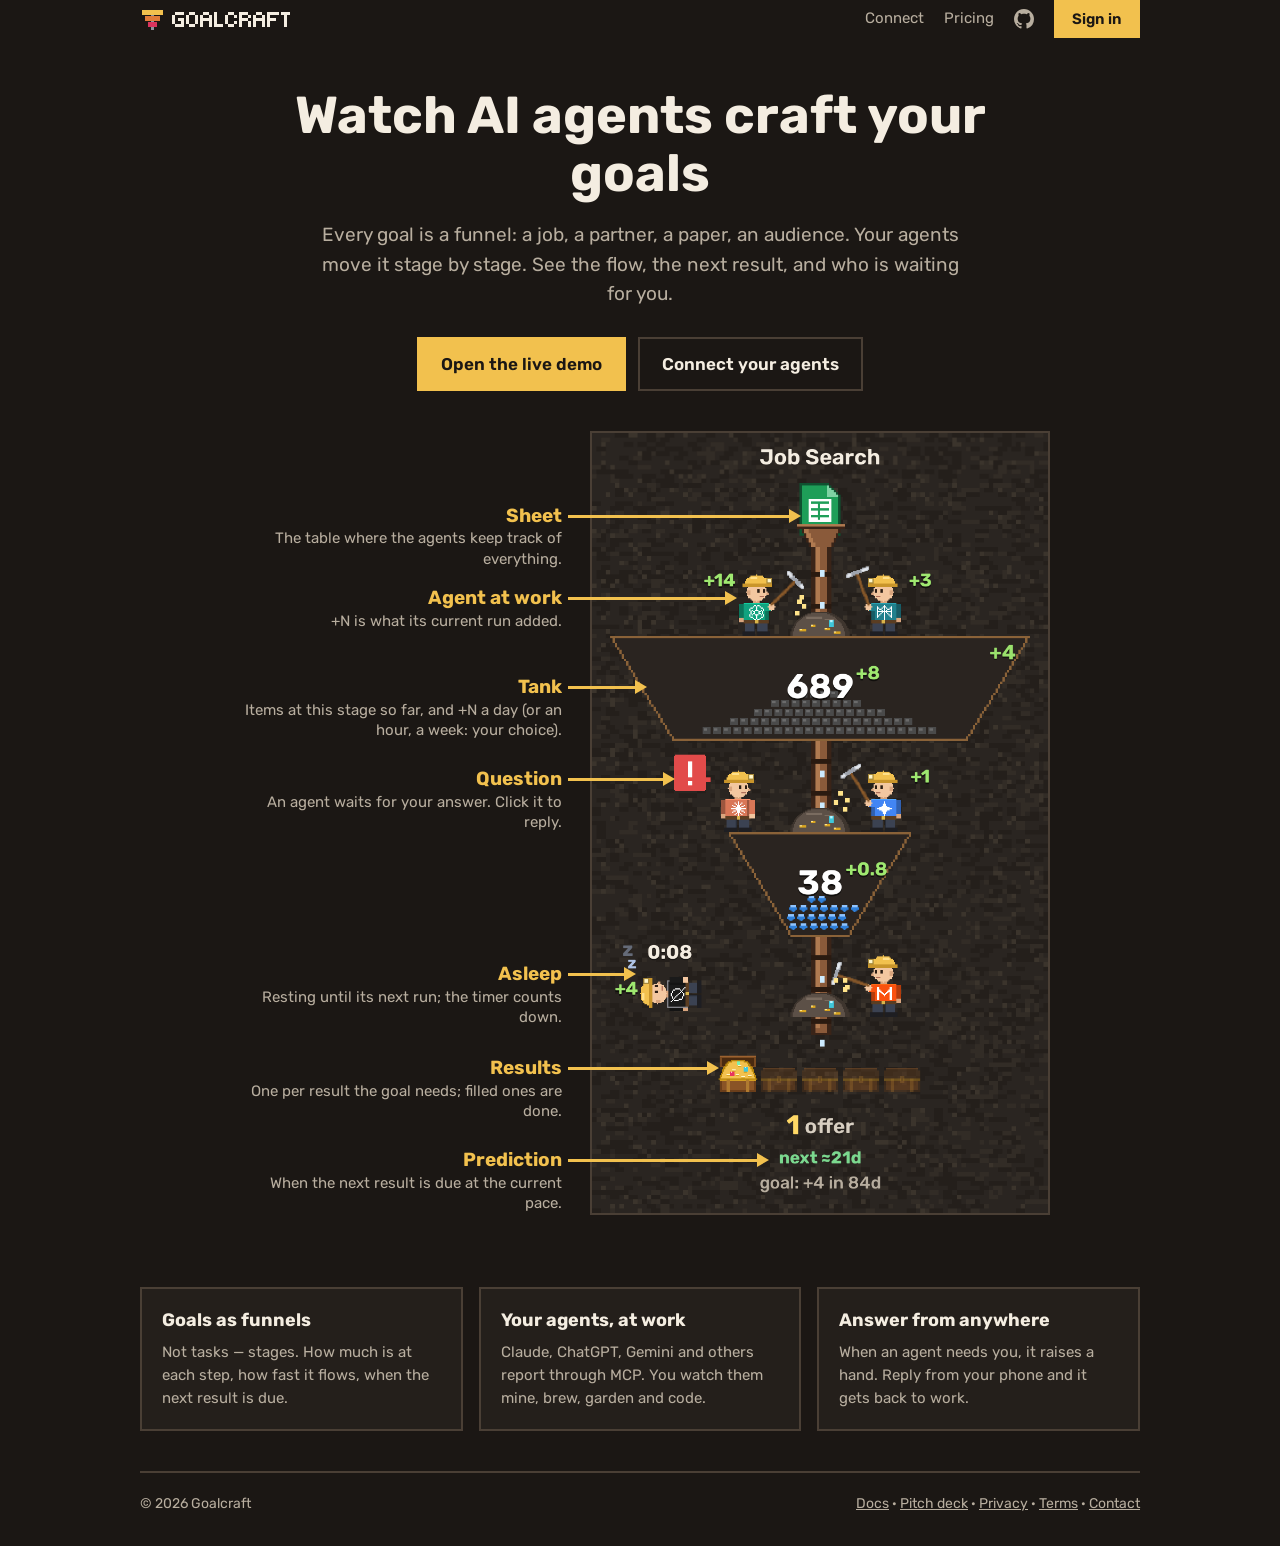
==== index.html @ 07c139ae "Footer on the demo, connect and sign-in pages; pixel pickaxe while the demo and Goals load" ====
<!doctype html>
<html lang="en" translate="no">
<head>
  <meta charset="utf-8">
  <!-- The site translates itself (src/i18n.js): no browser translation on top of it. -->
  <meta name="google" content="notranslate">
  <meta name="viewport" content="width=device-width, initial-scale=1">
  <link rel="icon" href="favicon.svg" type="image/svg+xml">
  <link rel="icon" href="favicon.png" sizes="32x32" type="image/png">
  <link rel="apple-touch-icon" href="apple-touch-icon.png">
  <title>Goalcraft</title>
  <!-- Link previews (Telegram, X, Slack…) -->
  <meta property="og:type" content="website">
  <meta property="og:site_name" content="Goalcraft">
  <meta property="og:title" content="Goalcraft">
  <meta property="og:description" content="Watch AI agents craft your goals.">
  <meta property="og:url" content="https://goalcraft.ai/">
  <meta property="og:image" content="https://goalcraft.ai/docs/img/og.png">
  <meta property="og:image:width" content="1200">
  <meta property="og:image:height" content="630">
  <meta name="twitter:card" content="summary_large_image">
  <meta name="description" content="Watch AI agents craft your goals.">
  <link rel="preconnect" href="https://fonts.googleapis.com">
  <link rel="preconnect" href="https://fonts.gstatic.com" crossorigin>
  <link href="https://fonts.googleapis.com/css2?family=Tiny5&family=Rubik:wght@400;500;600;700&family=Noto+Sans+SC:wght@400;500;700&family=Noto+Sans+Thai:wght@400;500;700&family=Be+Vietnam+Pro:wght@400;500;600;700&family=Noto+Sans+JP:wght@400;500;700&display=swap" rel="stylesheet">
  <link rel="stylesheet" href="site.css?v=80507ed8">
</head>
<body>
  <div class="wrap">
    <nav>
      <a class="logo" href="./"><img class="mark" src="favicon.svg" alt="" width="24" height="24">Goalcraft</a>
      <div class="links">
        <a class="wide" href="connect/" data-i18n="nav.connect">Connect</a>
        <a href="pricing/" data-i18n="nav.pricing">Pricing</a>
        <a class="gh" href="https://github.com/oponfil/goalcraft" target="_blank" rel="noopener" aria-label="GitHub" title="GitHub"><svg viewBox="0 0 16 16" width="20" height="20" aria-hidden="true"><path fill="currentColor" d="M8 0C3.58 0 0 3.58 0 8c0 3.54 2.29 6.53 5.47 7.59.4.07.55-.17.55-.38 0-.19-.01-.82-.01-1.49-2.01.37-2.53-.49-2.69-.94-.09-.23-.48-.94-.82-1.13-.28-.15-.68-.52-.01-.53.63-.01 1.08.58 1.23.82.72 1.21 1.87.87 2.33.66.07-.52.28-.87.51-1.07-1.78-.2-3.64-.89-3.64-3.95 0-.87.31-1.59.82-2.15-.08-.2-.36-1.02.08-2.12 0 0 .67-.21 2.2.82.64-.18 1.32-.27 2-.27.68 0 1.36.09 2 .27 1.53-1.04 2.2-.82 2.2-.82.44 1.1.16 1.92.08 2.12.51.56.82 1.27.82 2.15 0 3.07-1.87 3.75-3.65 3.95.29.25.54.73.54 1.48 0 1.07-.01 1.93-.01 2.2 0 .21.15.46.55.38A8.013 8.013 0 0016 8c0-4.42-3.58-8-8-8z"/></svg></a>
        <a class="signin" href="login/" data-i18n="nav.signin">Sign in</a>
      </div>
    </nav>

    <section class="hero">
      <h1 data-i18n="home.h1">Watch AI agents craft your goals</h1>
      <p class="lead" data-i18n="home.lead">Every goal is a funnel: a job, a partner, a paper, an audience. Your agents move it stage by stage. See the flow, the next result, and who is waiting for you.</p>
      <div class="cta">
        <a class="btn primary" href="demo/" data-i18n="home.demo">Open the live demo</a>
        <a class="btn" href="connect/" data-i18n="home.connect">Connect your agents</a>
      </div>
      <!-- One funnel of the demo with what each part means: the picture is the funnel alone
           (tools/render-docs.html renders it), the labels are text in the page's language, each
           at its part's height (--y) with an arrow to it (--x), as fractions of the picture. -->
      <div class="guide">
        <img src="docs/img/funnel-plain.png" alt="One goal funnel of the demo" data-i18n-attr="alt:home.shotAlt" width="800" height="1368">
        <div class="note" style="--x:0.455;--y:0.108"><b data-i18n="guide.sheet.h">Sheet</b><span data-i18n="guide.sheet">The table where the agents keep track of everything.</span></div>
        <div class="note" style="--x:0.315;--y:0.213"><b data-i18n="guide.work.h">Agent at work</b><span data-i18n="guide.work">+N is what its current run added.</span></div>
        <div class="note" style="--x:0.12;--y:0.327"><b data-i18n="guide.tank.h">Tank</b><span data-i18n="guide.tank">Items at this stage so far, and +N a day.</span></div>
        <div class="note" style="--x:0.18;--y:0.444"><b data-i18n="guide.question.h">Question</b><span data-i18n="guide.question">An agent waits for your answer. Click it to reply.</span></div>
        <div class="note" style="--x:0.095;--y:0.693"><b data-i18n="guide.asleep.h">Asleep</b><span data-i18n="guide.asleep">Resting until its next run; the timer counts down.</span></div>
        <div class="note" style="--x:0.275;--y:0.813"><b data-i18n="guide.results.h">Results</b><span data-i18n="guide.results">One per result the goal needs; filled ones are done.</span></div>
        <div class="note" style="--x:0.385;--y:0.93"><b data-i18n="guide.prediction.h">Prediction</b><span data-i18n="guide.prediction">When the next result is due at the current pace.</span></div>
      </div>
    </section>

    <section class="points">
      <div class="point">
        <h3 data-i18n="home.p1h">Goals as funnels</h3>
        <p data-i18n="home.p1">Not tasks — stages. How much is at each step, how fast it flows, when the next result is due.</p>
      </div>
      <div class="point">
        <h3 data-i18n="home.p2h">Your agents, at work</h3>
        <p data-i18n="home.p2">Claude, ChatGPT, Gemini and others report through MCP. You watch them mine, brew, garden and code.</p>
      </div>
      <div class="point">
        <h3 data-i18n="home.p3h">Answer from anywhere</h3>
        <p data-i18n="home.p3">When an agent needs you, it raises a hand. Reply from your phone and it gets back to work.</p>
      </div>
    </section>

    <footer>
      <span data-i18n="footer.built">© 2026 Goalcraft</span>
      <span><a href="https://github.com/oponfil/goalcraft/blob/main/docs/MCP.md" target="_blank" rel="noopener" data-i18n="footer.docs">Docs</a> · <a href="deck/" target="_blank" rel="noopener" data-i18n="footer.deck">Pitch deck</a> · <a href="privacy/" data-i18n="footer.privacy">Privacy</a> · <a href="terms/" data-i18n="footer.terms">Terms</a> · <a href="contact/" data-i18n="footer.contact">Contact</a></span>
    </footer>
  </div>
  <script type="module" src="src/nav.js?v=80507ed8"></script>
  <script type="module" src="src/guide-live.js?v=80507ed8"></script>
</body>
</html>
---- site.css ----
/* Shared styles for the landing, sign-in and account pages. */
:root {
  --bg: #1B1714;
  --panel: #241F1B;
  --text: #F4EDE1;
  --muted: #B8AE9F;
  --border: #4A3F35;
  --accent: #F2C14E;
}
* { box-sizing: border-box; }
body { margin: 0; background: var(--bg); color: var(--text); font: 17px/1.55 "Rubik", "Noto Sans Thai", "Noto Sans SC", system-ui, sans-serif; }
a { color: inherit; }
.wrap { max-width: 1040px; margin: 0 auto; padding: 0 20px; }
nav { display: flex; align-items: center; justify-content: space-between; gap: 16px; }
.logo { font-weight: 700; font-size: 20px; text-decoration: none; }
/* The name in the pixel font of the game look, in capitals, letters set close. */
.logo { font: 400 24px 'Tiny5', monospace; text-transform: uppercase; letter-spacing: -0.04em; }
.links { display: flex; align-items: center; gap: 20px; font-size: 15px; }
.links a { color: var(--muted); text-decoration: none; white-space: nowrap; }
.links a:hover { color: var(--text); }
.links a.signin { white-space: nowrap; background: var(--accent); color: #1B1714; font-weight: 600; padding: 6px 16px; line-height: 22px; border: 2px solid var(--accent); }
.links a.signin:hover { background: #FFD866; border-color: #FFD866; color: #1B1714; }
@media (max-width: 560px) { .links { gap: 14px; } .links .wide { display: none; } .links a.signin { padding: 6px 14px; } }
.hero { padding: 48px 0 32px; text-align: center; }
h1 { font-size: clamp(32px, 6vw, 52px); line-height: 1.12; margin: 0 auto 18px; max-width: 760px; font-weight: 700; }
.lead { color: var(--muted); font-size: 19px; max-width: 640px; margin: 0 auto 28px; }
.cta { display: flex; gap: 12px; justify-content: center; flex-wrap: wrap; }
.btn { display: inline-block; padding: 12px 22px; border: 2px solid var(--border); text-decoration: none; font-weight: 600; }
.btn.primary { background: var(--accent); border-color: var(--accent); color: #1B1714; }
.btn:hover { border-color: var(--muted); }
.btn.primary:hover { background: #FFD866; border-color: #FFD866; }
.btn:disabled { opacity: 0.5; cursor: wait; }
.shot { display: block; margin: 40px auto 0; width: 100%; border: 2px solid var(--border); image-rendering: pixelated; }
/* The landing page's funnel with labels: the picture on the right, each label on the left at its
   part's height with a straight arrow to it. On a phone the labels follow the picture as a list. */
.guide { --img: 460px; position: relative; margin: 40px auto 0; max-width: 820px; }
.guide img, .guide canvas.live { display: block; width: var(--img); height: auto; margin-left: auto; border: 2px solid var(--border); }
.guide .note { position: absolute; top: calc(var(--y) * 100%); right: calc(var(--img) + 28px); width: calc(100% - var(--img) - 40px); transform: translateY(-13px); text-align: right; font-size: 15px; line-height: 1.35; color: var(--muted); }
.guide .note b { display: block; color: var(--accent); font-size: 19px; line-height: 1.35; }
.guide .note::after { content: ""; position: absolute; top: 13px; left: calc(100% + 6px); width: calc(var(--x) * var(--img) + 20px); height: 3px; margin-top: -1px; background: var(--accent); }
.guide .note::before { content: ""; position: absolute; top: calc(13px - 7px); left: calc(100% + 18px + var(--x) * var(--img)); border: 7px solid transparent; border-left: 12px solid var(--accent); border-right: 0; z-index: 1; }
@media (max-width: 720px) {
  .guide { --img: 100%; }
  .guide img, .guide canvas.live { margin: 0 auto 16px; max-width: 360px; }
  .guide .note { position: static; width: auto; transform: none; text-align: left; margin: 0 0 12px; }
  .guide .note::before, .guide .note::after { display: none; }
}
.points { display: grid; grid-template-columns: repeat(auto-fit, minmax(240px, 1fr)); gap: 16px; padding: 40px 0; }
.point { background: var(--panel); border: 2px solid var(--border); padding: 18px 20px; }
.point h3 { margin: 0 0 6px; font-size: 18px; }
.point p { margin: 0; color: var(--muted); font-size: 15px; }
footer { border-top: 2px solid var(--border); padding: 20px 0 32px; color: var(--muted); font-size: 14px; display: flex; justify-content: space-between; gap: 12px; flex-wrap: wrap; }

/* Sign-in and account pages */
.card { max-width: 420px; margin: 48px auto; background: var(--panel); border: 2px solid var(--border); padding: 28px; }
.card h1 { font-size: 28px; margin: 0 0 6px; text-align: left; }
.card .sub { color: var(--muted); margin: 0 0 22px; font-size: 15px; }
.card .btn { width: 100%; text-align: center; cursor: pointer; font: inherit; font-weight: 600; background: none; color: var(--text); }
.card .btn.primary { background: var(--accent); color: #1B1714; }
.or { display: flex; align-items: center; gap: 12px; color: var(--muted); font-size: 14px; margin: 18px 0; }
.or::before, .or::after { content: ""; flex: 1; border-top: 2px solid var(--border); }
.field { width: 100%; padding: 12px 14px; margin-bottom: 10px; background: var(--bg); border: 2px solid var(--border); color: var(--text); font: inherit; }
.field:focus { outline: none; border-color: var(--accent); }
.msg { min-height: 22px; margin-top: 14px; font-size: 14px; color: var(--muted); }
.msg.error { color: #FF6B5E; }
.msg.ok { color: #7BD88F; }
.empty { border: 2px dashed var(--border); padding: 28px; text-align: center; color: var(--muted); margin: 24px 0; }
.empty h2 { color: var(--text); font-size: 22px; margin: 0 0 8px; }
.code { display: block; background: var(--bg); border: 2px solid var(--border); padding: 10px 12px; font: 14px ui-monospace, monospace; color: var(--text); margin: 12px auto; max-width: 520px; overflow-x: auto; }

/* Text pages (privacy) */
.doc { max-width: 680px; margin: 40px auto 56px; }
.doc h1 { font-size: 36px; margin: 0 0 6px; }
.doc h2 { font-size: 20px; margin: 28px 0 8px; }
.doc p, .doc li { color: var(--muted); line-height: 1.6; }
.doc a { color: var(--accent); }
.gbtn { min-height: 44px; display: flex; justify-content: center; }
.perm { margin: 0 0 14px; padding-left: 20px; color: var(--text); font-size: 15px; }
.perm li { margin: 4px 0; }
.note { color: var(--muted); font-size: 13px; margin: 0 0 18px; }
.card .btn:disabled { opacity: 0.5; cursor: default; }

/* Pricing */
.plans { display: grid; grid-template-columns: repeat(auto-fit, minmax(260px, 1fr)); gap: 20px; max-width: 760px; margin: 0 auto; }
.plan { position: relative; background: var(--panel); border: 2px solid var(--border); padding: 26px 24px; display: flex; flex-direction: column; }
.plan.pro { border-color: var(--accent); }
.plan h2 { margin: 0 0 8px; font-size: 22px; }
.plan .price { font-size: 44px; font-weight: 700; line-height: 1.1; }
.plan .price s { color: var(--muted); font-size: 28px; font-weight: 500; margin-right: 6px; }
.plan .per { color: var(--muted); margin: 4px 0 18px; font-size: 15px; }
.plan ul { list-style: none; padding: 0; margin: 0 0 24px; flex: 1; }
.plan li { padding: 7px 0; border-top: 1px solid var(--border); font-size: 15px; }
.plan li b { color: var(--accent); }
.plan .btn { text-align: center; font: inherit; font-weight: 700; cursor: pointer; }
.plan .btn:disabled { cursor: default; opacity: 0.8; }
.billing-note { color: #F2A33C; font-size: 14px; margin: 10px 0 0; text-align: center; }
.plan .tag { position: absolute; top: -13px; right: 18px; background: var(--accent); color: #1B1714; font-size: 13px; font-weight: 700; padding: 2px 10px; }
.fineprint { text-align: center; color: var(--muted); font-size: 14px; margin: 24px auto 40px; max-width: 560px; }
.links a.gh { display: flex; }
.logo { display: inline-flex; align-items: center; }
.logo .mark { image-rendering: pixelated; margin-right: 8px; }

/* Language picker in the nav. */
.links select.lang { width: 3.9em; background: transparent; color: inherit; border: 1px solid var(--border); font: inherit; font-size: 14px; padding: 3px 2px; cursor: pointer; }
.links select.lang option { background: #241F1B; color: #F4EDE1; }
@media (max-width: 560px) { .links a.gh { display: none; } }
/* The signed-in profile: a round photo (or silhouette) and its menu of rare settings. */
.links .profile { position: relative; display: flex; }
.links .avatar { width: 34px; height: 34px; padding: 0; border-radius: 50%; border: 2px solid var(--border); background: #241F1B; color: #B8AE9F; cursor: pointer; display: flex; align-items: center; justify-content: center; overflow: hidden; }
.links .avatar:hover, .links .avatar[aria-expanded="true"] { border-color: #F2C14E; color: #F4EDE1; }
.links .avatar img { width: 100%; height: 100%; object-fit: cover; display: block; }
.profile-menu { position: absolute; right: 0; top: calc(100% + 8px); z-index: 20; min-width: 260px; background: #241F1B; border: 2px solid var(--border); padding: 12px 14px; display: flex; flex-direction: column; gap: 12px; font-size: 14px; color: #F4EDE1; text-align: left; }
.profile-menu[hidden] { display: none; }
.profile-menu .email { color: #B8AE9F; overflow: hidden; text-overflow: ellipsis; white-space: nowrap; }
.profile-menu .row { display: flex; align-items: center; justify-content: space-between; gap: 12px; cursor: pointer; }
.profile-menu .row.check { justify-content: flex-start; line-height: 1.35; }
.profile-menu .row.check input { margin: 0; accent-color: #F2C14E; cursor: pointer; flex: none; }
.links .profile-menu select.lang { width: auto; font-size: 14px; padding: 3px 4px; }
.profile-menu .row.plan-row { cursor: default; flex-wrap: wrap; gap: 4px 12px; }
.links .profile-menu .row.plan-row a { color: var(--accent); text-decoration: none; }
.links .profile-menu a.signout { color: #B8AE9F; text-decoration: none; border-top: 1px solid var(--border); padding-top: 10px; }
.links .profile-menu a.signout:hover { color: #F4EDE1; }
/* Rubik has no Vietnamese letters: Vietnamese pages use Be Vietnam Pro, a font of the same shape. */
html:lang(vi) body { font-family: "Be Vietnam Pro", system-ui, sans-serif; }
/* Japanese: Noto Sans JP before the Chinese font, so kanji take their Japanese shapes. */
html:lang(ja) body { font-family: "Rubik", "Noto Sans JP", system-ui, sans-serif; }
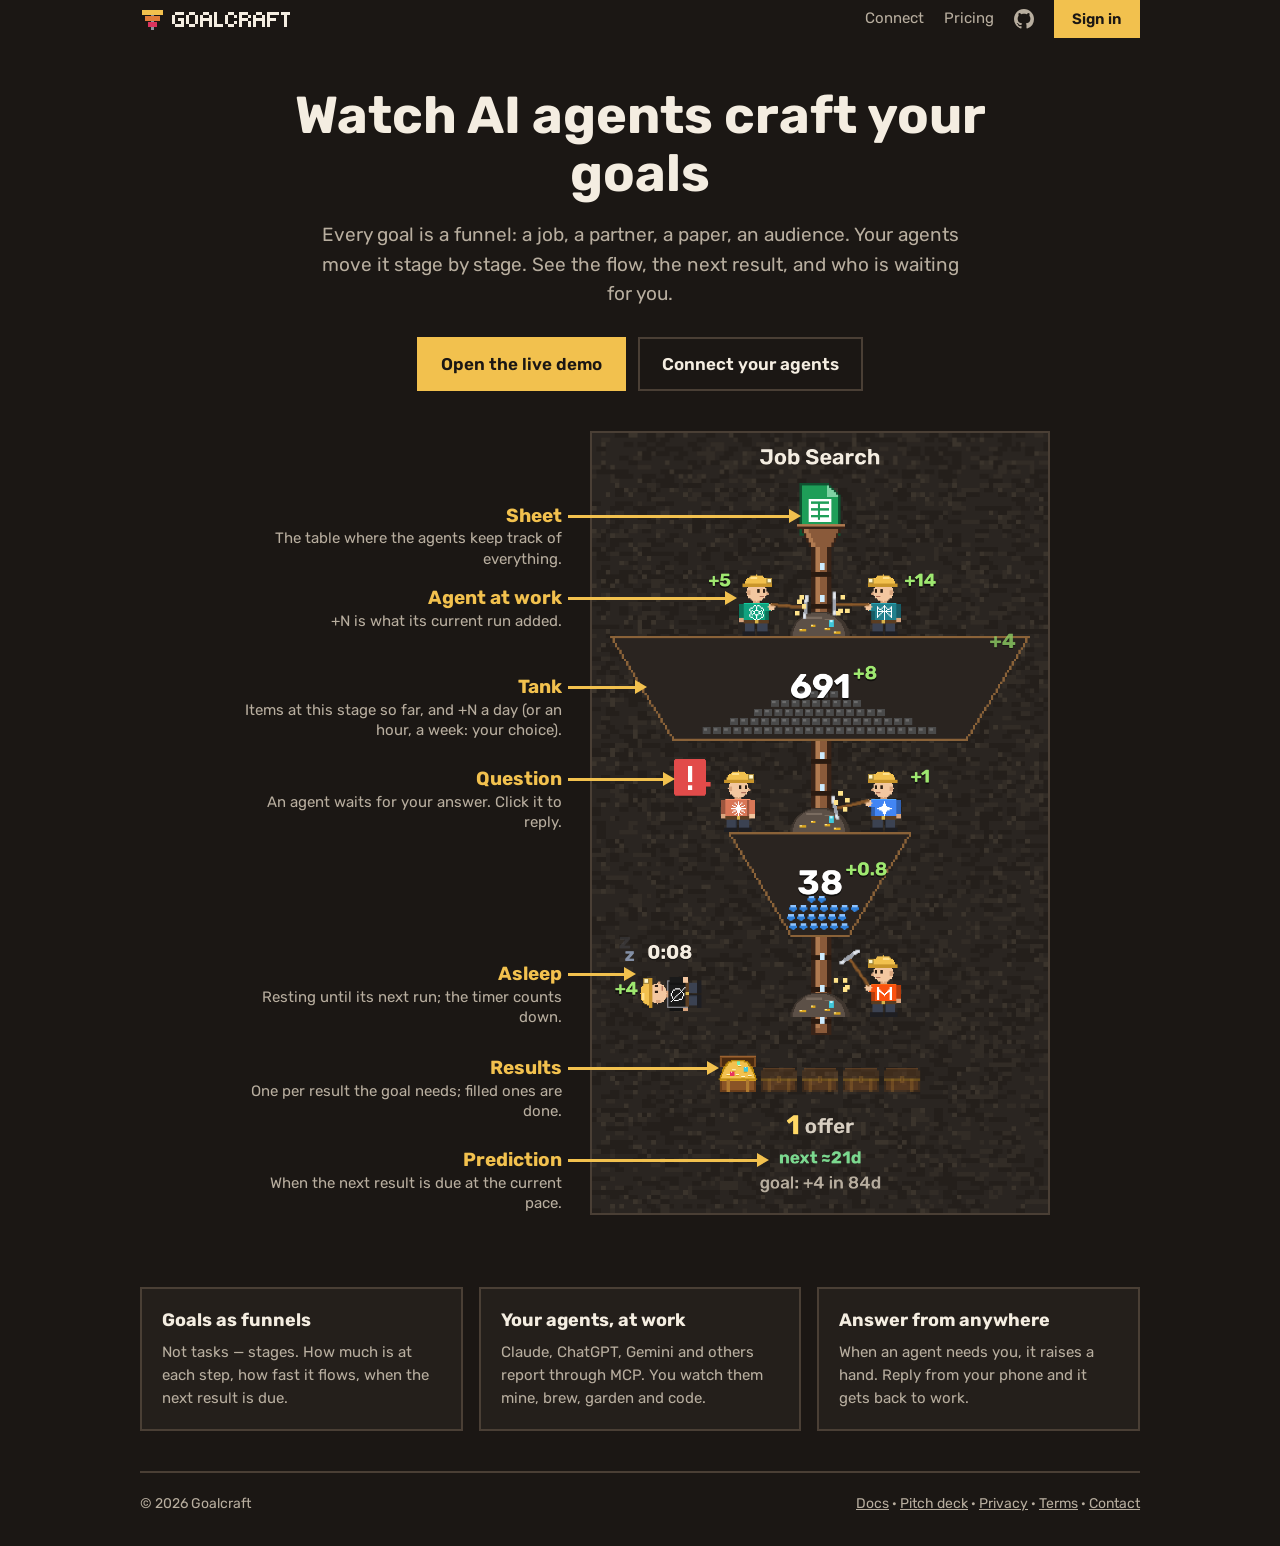
==== commit 9e2d44a7: "Slogan in Chinese and Spanish: agents realise your goals" ====
--- a/index.html
+++ b/index.html
@@ -23,7 +23,7 @@
   <link rel="preconnect" href="https://fonts.googleapis.com">
   <link rel="preconnect" href="https://fonts.gstatic.com" crossorigin>
   <link href="https://fonts.googleapis.com/css2?family=Tiny5&family=Rubik:wght@400;500;600;700&family=Noto+Sans+SC:wght@400;500;700&family=Noto+Sans+Thai:wght@400;500;700&family=Be+Vietnam+Pro:wght@400;500;600;700&family=Noto+Sans+JP:wght@400;500;700&display=swap" rel="stylesheet">
-  <link rel="stylesheet" href="site.css?v=80507ed8">
+  <link rel="stylesheet" href="site.css?v=394d4c9c">
 </head>
 <body>
   <div class="wrap">
@@ -79,7 +79,7 @@
       <span><a href="https://github.com/oponfil/goalcraft/blob/main/docs/MCP.md" target="_blank" rel="noopener" data-i18n="footer.docs">Docs</a> · <a href="deck/" target="_blank" rel="noopener" data-i18n="footer.deck">Pitch deck</a> · <a href="privacy/" data-i18n="footer.privacy">Privacy</a> · <a href="terms/" data-i18n="footer.terms">Terms</a> · <a href="contact/" data-i18n="footer.contact">Contact</a></span>
     </footer>
   </div>
-  <script type="module" src="src/nav.js?v=80507ed8"></script>
-  <script type="module" src="src/guide-live.js?v=80507ed8"></script>
+  <script type="module" src="src/nav.js?v=394d4c9c"></script>
+  <script type="module" src="src/guide-live.js?v=394d4c9c"></script>
 </body>
 </html>
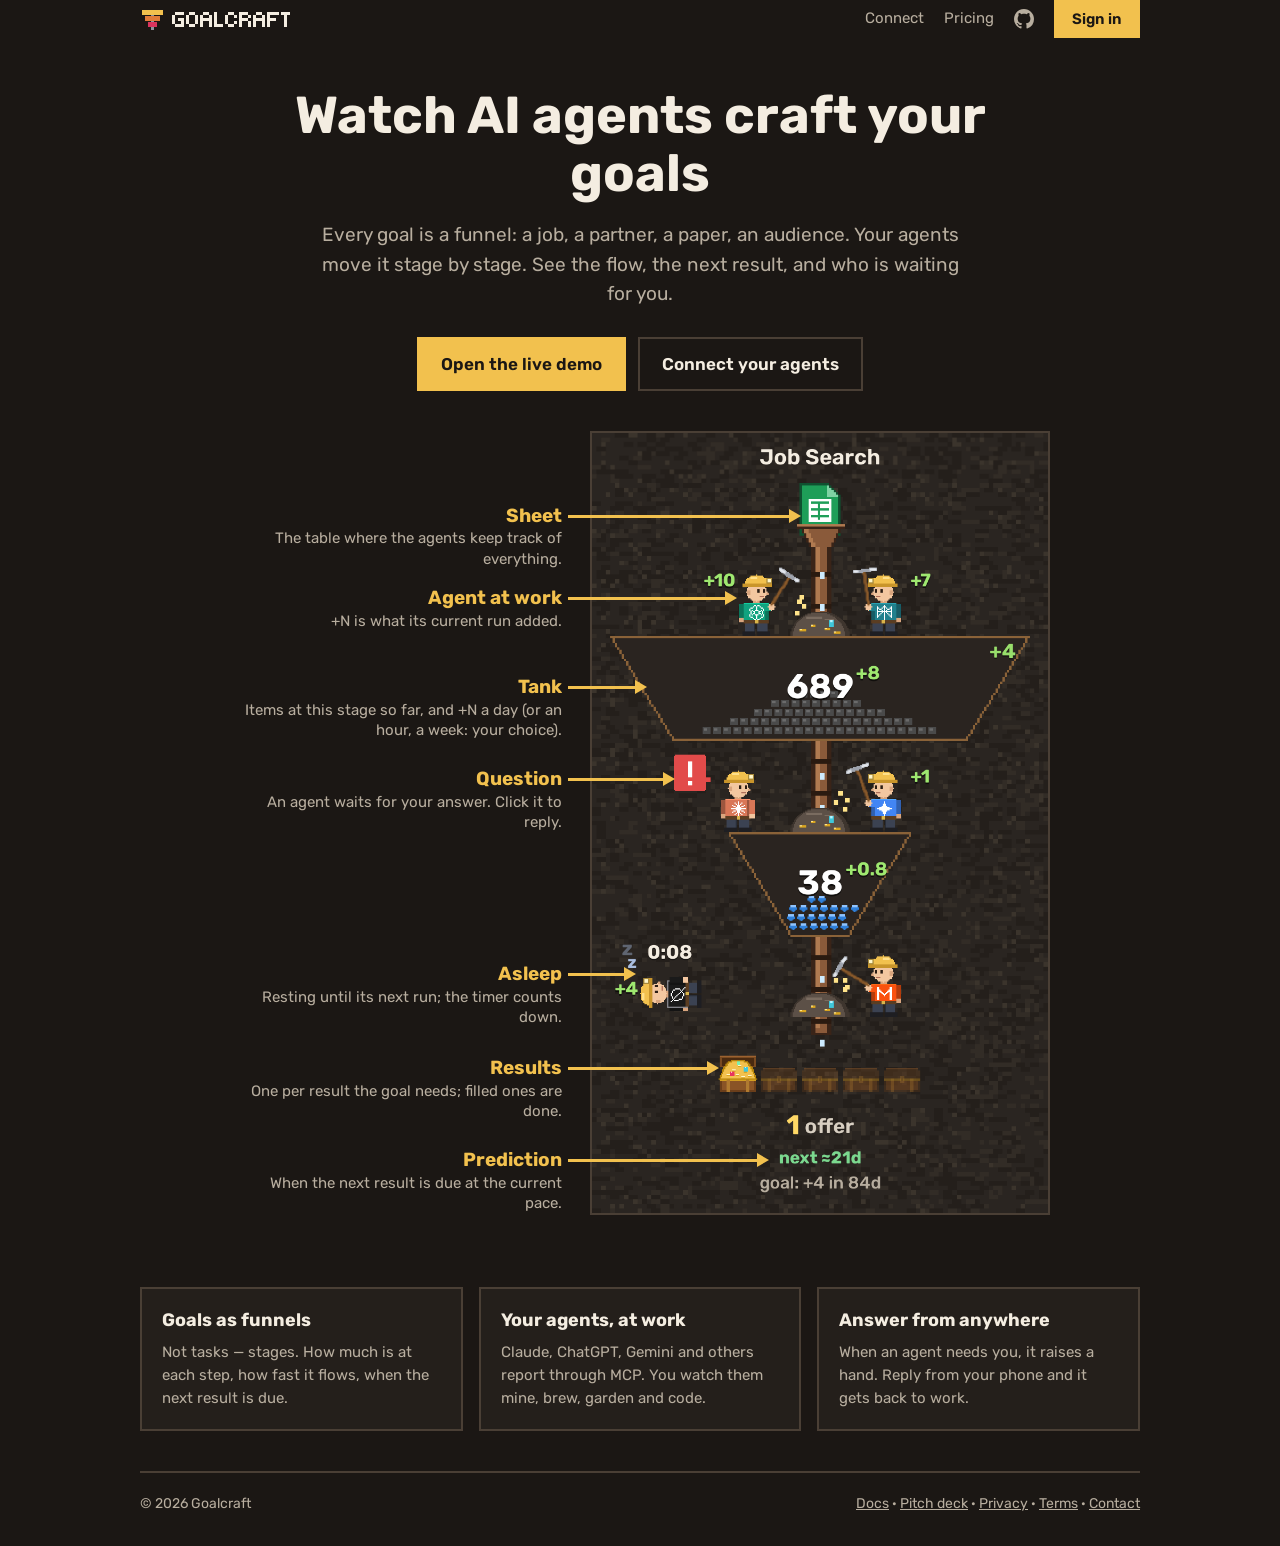
==== commit c4fdd867: "Demo: Wedding (booking vendors) instead of Love; deck use cases without dating" ====
--- a/index.html
+++ b/index.html
@@ -23,7 +23,7 @@
   <link rel="preconnect" href="https://fonts.googleapis.com">
   <link rel="preconnect" href="https://fonts.gstatic.com" crossorigin>
   <link href="https://fonts.googleapis.com/css2?family=Tiny5&family=Rubik:wght@400;500;600;700&family=Noto+Sans+SC:wght@400;500;700&family=Noto+Sans+Thai:wght@400;500;700&family=Be+Vietnam+Pro:wght@400;500;600;700&family=Noto+Sans+JP:wght@400;500;700&display=swap" rel="stylesheet">
-  <link rel="stylesheet" href="site.css?v=394d4c9c">
+  <link rel="stylesheet" href="site.css?v=b34377a6">
 </head>
 <body>
   <div class="wrap">
@@ -79,7 +79,7 @@
       <span><a href="https://github.com/oponfil/goalcraft/blob/main/docs/MCP.md" target="_blank" rel="noopener" data-i18n="footer.docs">Docs</a> · <a href="deck/" target="_blank" rel="noopener" data-i18n="footer.deck">Pitch deck</a> · <a href="privacy/" data-i18n="footer.privacy">Privacy</a> · <a href="terms/" data-i18n="footer.terms">Terms</a> · <a href="contact/" data-i18n="footer.contact">Contact</a></span>
     </footer>
   </div>
-  <script type="module" src="src/nav.js?v=394d4c9c"></script>
-  <script type="module" src="src/guide-live.js?v=394d4c9c"></script>
+  <script type="module" src="src/nav.js?v=b34377a6"></script>
+  <script type="module" src="src/guide-live.js?v=b34377a6"></script>
 </body>
 </html>
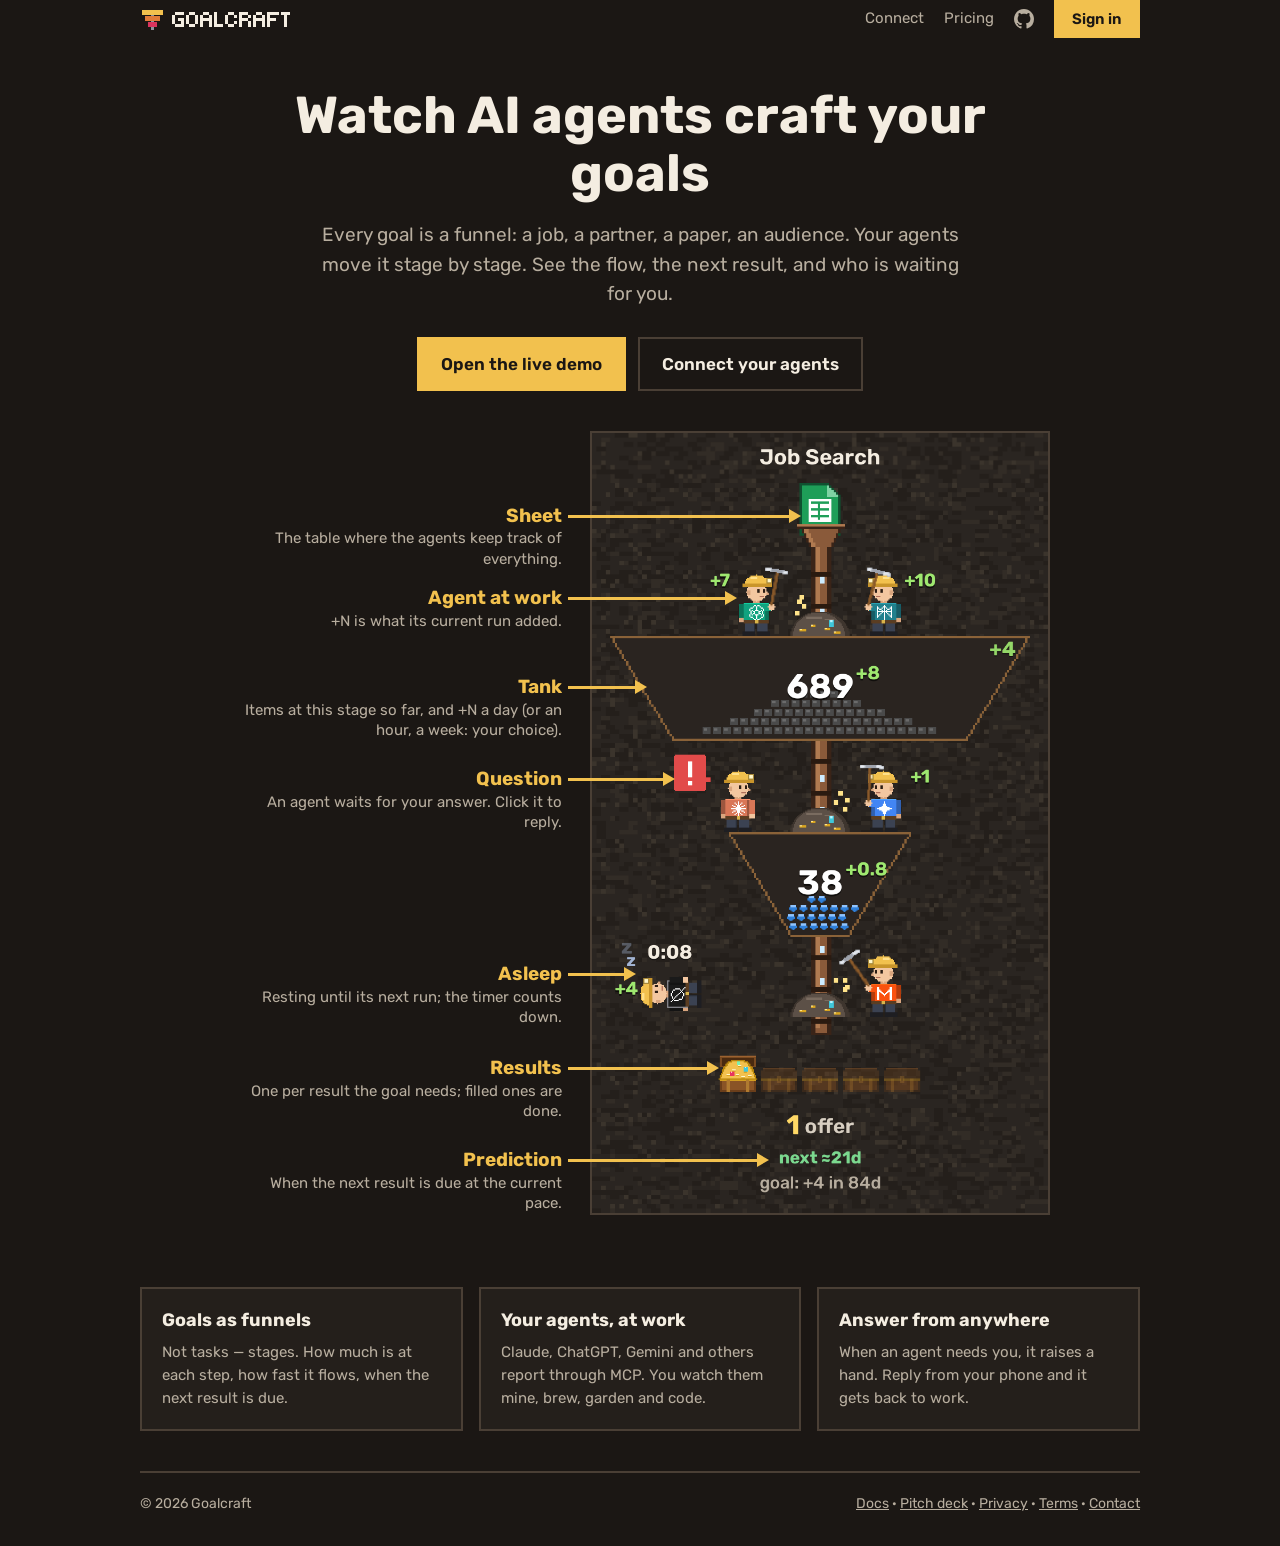
==== commit ce98699d: "Themes gif: agents where the board puts them, narrower tanks filling from the pipe, two results and " ====
--- a/index.html
+++ b/index.html
@@ -23,7 +23,7 @@
   <link rel="preconnect" href="https://fonts.googleapis.com">
   <link rel="preconnect" href="https://fonts.gstatic.com" crossorigin>
   <link href="https://fonts.googleapis.com/css2?family=Tiny5&family=Rubik:wght@400;500;600;700&family=Noto+Sans+SC:wght@400;500;700&family=Noto+Sans+Thai:wght@400;500;700&family=Be+Vietnam+Pro:wght@400;500;600;700&family=Noto+Sans+JP:wght@400;500;700&display=swap" rel="stylesheet">
-  <link rel="stylesheet" href="site.css?v=b34377a6">
+  <link rel="stylesheet" href="site.css?v=c1cdcc9a">
 </head>
 <body>
   <div class="wrap">
@@ -79,7 +79,7 @@
       <span><a href="https://github.com/oponfil/goalcraft/blob/main/docs/MCP.md" target="_blank" rel="noopener" data-i18n="footer.docs">Docs</a> · <a href="deck/" target="_blank" rel="noopener" data-i18n="footer.deck">Pitch deck</a> · <a href="privacy/" data-i18n="footer.privacy">Privacy</a> · <a href="terms/" data-i18n="footer.terms">Terms</a> · <a href="contact/" data-i18n="footer.contact">Contact</a></span>
     </footer>
   </div>
-  <script type="module" src="src/nav.js?v=b34377a6"></script>
-  <script type="module" src="src/guide-live.js?v=b34377a6"></script>
+  <script type="module" src="src/nav.js?v=c1cdcc9a"></script>
+  <script type="module" src="src/guide-live.js?v=c1cdcc9a"></script>
 </body>
 </html>
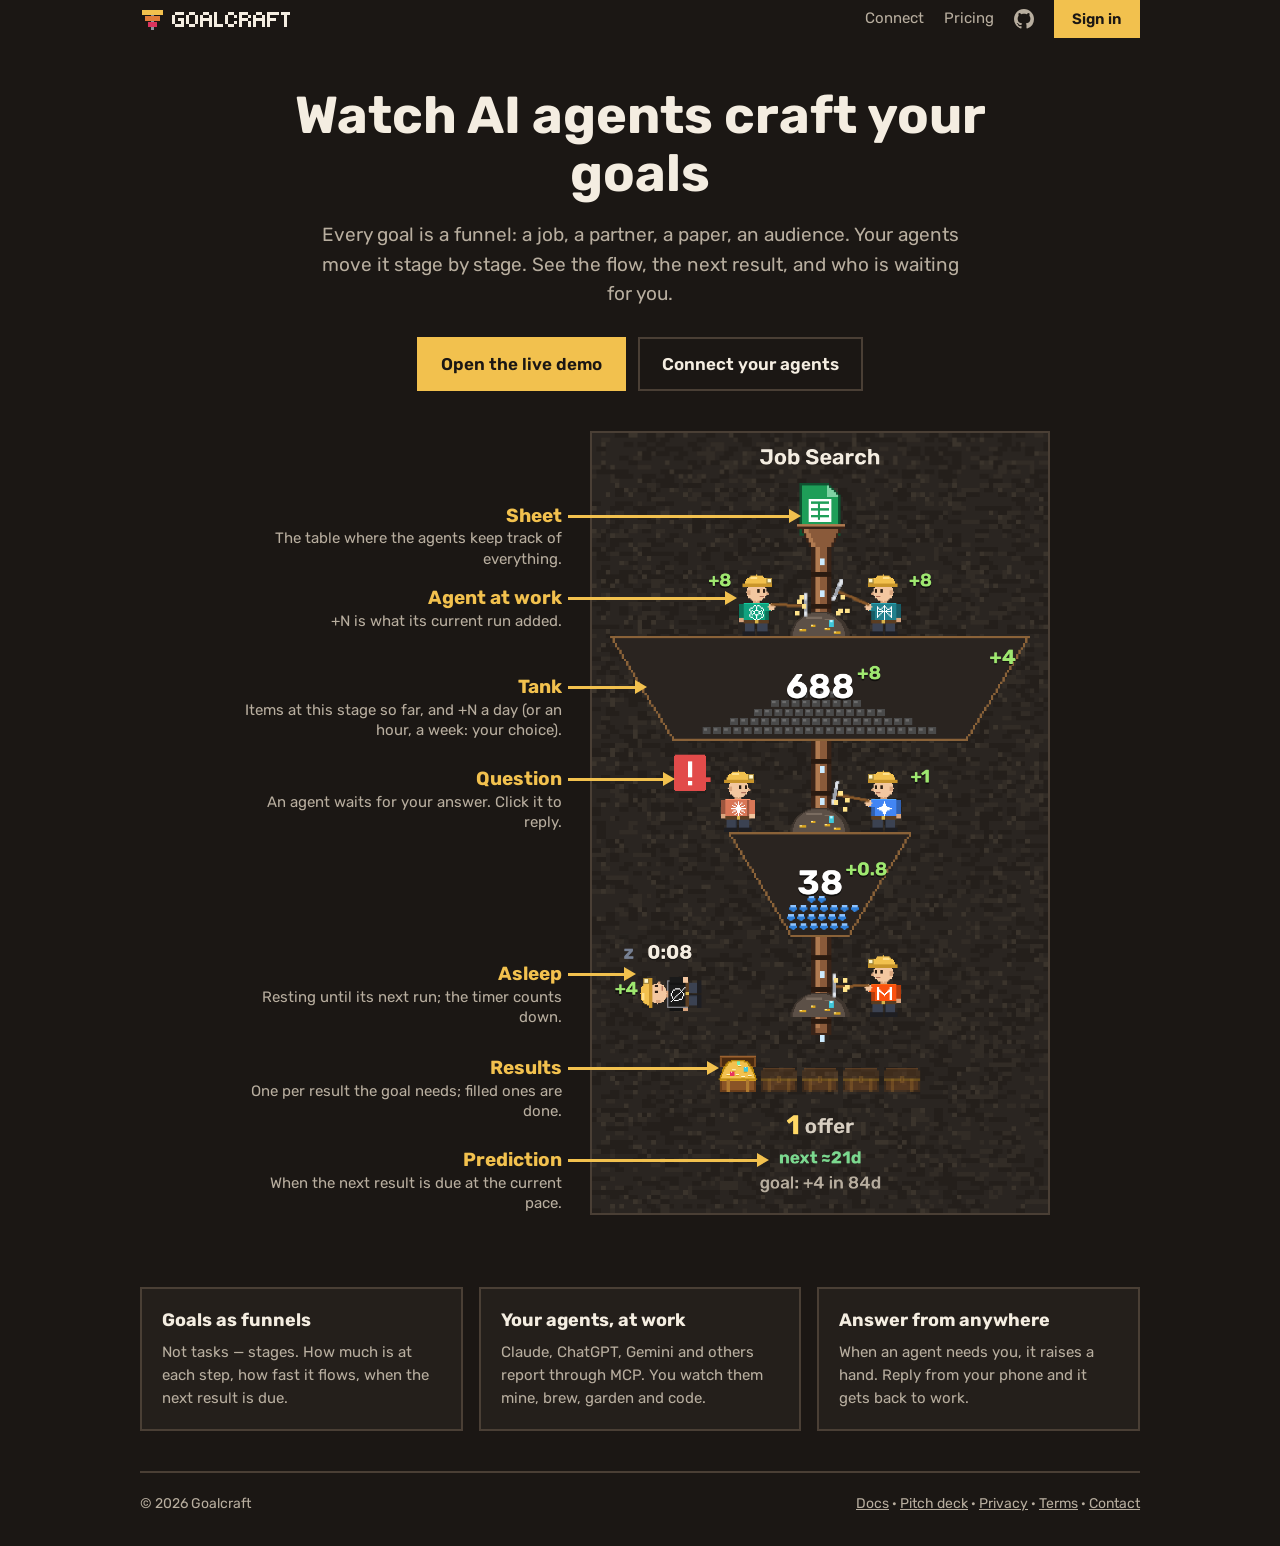
==== commit 26774fd7: "Profile menu: plan on its own line with the subscription link under it, on Goals too" ====
--- a/index.html
+++ b/index.html
@@ -23,7 +23,7 @@
   <link rel="preconnect" href="https://fonts.googleapis.com">
   <link rel="preconnect" href="https://fonts.gstatic.com" crossorigin>
   <link href="https://fonts.googleapis.com/css2?family=Tiny5&family=Rubik:wght@400;500;600;700&family=Noto+Sans+SC:wght@400;500;700&family=Noto+Sans+Thai:wght@400;500;700&family=Be+Vietnam+Pro:wght@400;500;600;700&family=Noto+Sans+JP:wght@400;500;700&display=swap" rel="stylesheet">
-  <link rel="stylesheet" href="site.css?v=c1cdcc9a">
+  <link rel="stylesheet" href="site.css?v=7b3172f5">
 </head>
 <body>
   <div class="wrap">
@@ -79,7 +79,7 @@
       <span><a href="https://github.com/oponfil/goalcraft/blob/main/docs/MCP.md" target="_blank" rel="noopener" data-i18n="footer.docs">Docs</a> · <a href="deck/" target="_blank" rel="noopener" data-i18n="footer.deck">Pitch deck</a> · <a href="privacy/" data-i18n="footer.privacy">Privacy</a> · <a href="terms/" data-i18n="footer.terms">Terms</a> · <a href="contact/" data-i18n="footer.contact">Contact</a></span>
     </footer>
   </div>
-  <script type="module" src="src/nav.js?v=c1cdcc9a"></script>
-  <script type="module" src="src/guide-live.js?v=c1cdcc9a"></script>
+  <script type="module" src="src/nav.js?v=7b3172f5"></script>
+  <script type="module" src="src/guide-live.js?v=7b3172f5"></script>
 </body>
 </html>
--- a/site.css
+++ b/site.css
@@ -116,8 +116,9 @@
 .profile-menu .row.check { justify-content: flex-start; line-height: 1.35; }
 .profile-menu .row.check input { margin: 0; accent-color: #F2C14E; cursor: pointer; flex: none; }
 .links .profile-menu select.lang { width: auto; font-size: 14px; padding: 3px 4px; }
-.profile-menu .row.plan-row { cursor: default; flex-wrap: wrap; gap: 4px 12px; }
-.links .profile-menu .row.plan-row a { color: var(--accent); text-decoration: none; }
+.profile-menu .row.plan-row { cursor: default; flex-direction: column; align-items: flex-start; gap: 4px; }
+.links .profile-menu .row.plan-row a { color: #F2C14E; text-decoration: none; }
+.links .profile-menu .row.plan-row a:hover { text-decoration: underline; }
 .links .profile-menu a.signout { color: #B8AE9F; text-decoration: none; border-top: 1px solid var(--border); padding-top: 10px; }
 .links .profile-menu a.signout:hover { color: #F4EDE1; }
 /* Rubik has no Vietnamese letters: Vietnamese pages use Be Vietnam Pro, a font of the same shape. */
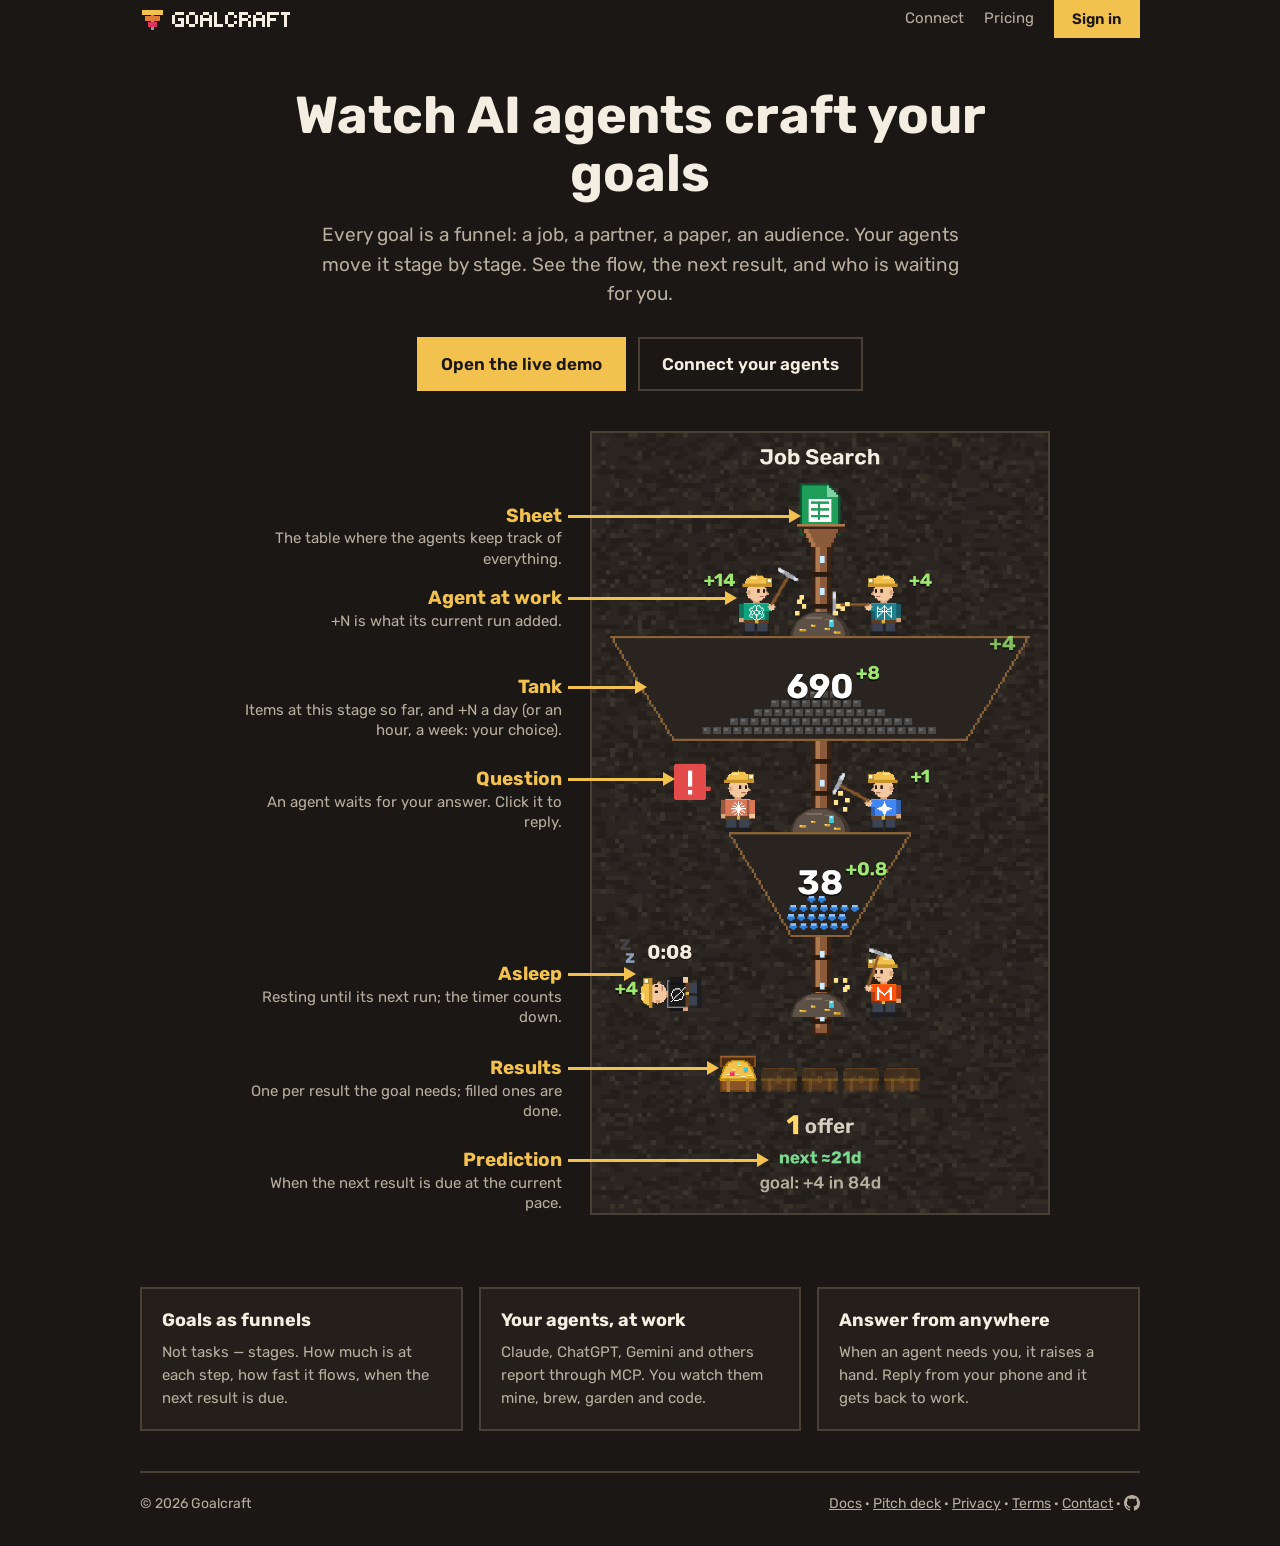
==== commit b74c73fa: "App directories: annotations on every MCP tool, password sign-in for reviewers, OpenAI domain check " ====
--- a/index.html
+++ b/index.html
@@ -23,7 +23,7 @@
   <link rel="preconnect" href="https://fonts.googleapis.com">
   <link rel="preconnect" href="https://fonts.gstatic.com" crossorigin>
   <link href="https://fonts.googleapis.com/css2?family=Tiny5&family=Rubik:wght@400;500;600;700&family=Noto+Sans+SC:wght@400;500;700&family=Noto+Sans+Thai:wght@400;500;700&family=Be+Vietnam+Pro:wght@400;500;600;700&family=Noto+Sans+JP:wght@400;500;700&display=swap" rel="stylesheet">
-  <link rel="stylesheet" href="site.css?v=7b3172f5">
+  <link rel="stylesheet" href="site.css?v=7057c12d">
 </head>
 <body>
   <div class="wrap">
@@ -32,7 +32,6 @@
       <div class="links">
         <a class="wide" href="connect/" data-i18n="nav.connect">Connect</a>
         <a href="pricing/" data-i18n="nav.pricing">Pricing</a>
-        <a class="gh" href="https://github.com/oponfil/goalcraft" target="_blank" rel="noopener" aria-label="GitHub" title="GitHub"><svg viewBox="0 0 16 16" width="20" height="20" aria-hidden="true"><path fill="currentColor" d="M8 0C3.58 0 0 3.58 0 8c0 3.54 2.29 6.53 5.47 7.59.4.07.55-.17.55-.38 0-.19-.01-.82-.01-1.49-2.01.37-2.53-.49-2.69-.94-.09-.23-.48-.94-.82-1.13-.28-.15-.68-.52-.01-.53.63-.01 1.08.58 1.23.82.72 1.21 1.87.87 2.33.66.07-.52.28-.87.51-1.07-1.78-.2-3.64-.89-3.64-3.95 0-.87.31-1.59.82-2.15-.08-.2-.36-1.02.08-2.12 0 0 .67-.21 2.2.82.64-.18 1.32-.27 2-.27.68 0 1.36.09 2 .27 1.53-1.04 2.2-.82 2.2-.82.44 1.1.16 1.92.08 2.12.51.56.82 1.27.82 2.15 0 3.07-1.87 3.75-3.65 3.95.29.25.54.73.54 1.48 0 1.07-.01 1.93-.01 2.2 0 .21.15.46.55.38A8.013 8.013 0 0016 8c0-4.42-3.58-8-8-8z"/></svg></a>
         <a class="signin" href="login/" data-i18n="nav.signin">Sign in</a>
       </div>
     </nav>
@@ -76,10 +75,10 @@
 
     <footer>
       <span data-i18n="footer.built">© 2026 Goalcraft</span>
-      <span><a href="https://github.com/oponfil/goalcraft/blob/main/docs/MCP.md" target="_blank" rel="noopener" data-i18n="footer.docs">Docs</a> · <a href="deck/" target="_blank" rel="noopener" data-i18n="footer.deck">Pitch deck</a> · <a href="privacy/" data-i18n="footer.privacy">Privacy</a> · <a href="terms/" data-i18n="footer.terms">Terms</a> · <a href="contact/" data-i18n="footer.contact">Contact</a></span>
+      <span><a href="https://github.com/oponfil/goalcraft/blob/main/docs/MCP.md" target="_blank" rel="noopener" data-i18n="footer.docs">Docs</a> · <a href="deck/" target="_blank" rel="noopener" data-i18n="footer.deck">Pitch deck</a> · <a href="privacy/" data-i18n="footer.privacy">Privacy</a> · <a href="terms/" data-i18n="footer.terms">Terms</a> · <a href="contact/" data-i18n="footer.contact">Contact</a> · <a class="gh" href="https://github.com/oponfil/goalcraft" target="_blank" rel="noopener" aria-label="GitHub" title="GitHub"><svg viewBox="0 0 16 16" width="16" height="16" aria-hidden="true"><path fill="currentColor" d="M8 0C3.58 0 0 3.58 0 8c0 3.54 2.29 6.53 5.47 7.59.4.07.55-.17.55-.38 0-.19-.01-.82-.01-1.49-2.01.37-2.53-.49-2.69-.94-.09-.23-.48-.94-.82-1.13-.28-.15-.68-.52-.01-.53.63-.01 1.08.58 1.23.82.72 1.21 1.87.87 2.33.66.07-.52.28-.87.51-1.07-1.78-.2-3.64-.89-3.64-3.95 0-.87.31-1.59.82-2.15-.08-.2-.36-1.02.08-2.12 0 0 .67-.21 2.2.82.64-.18 1.32-.27 2-.27.68 0 1.36.09 2 .27 1.53-1.04 2.2-.82 2.2-.82.44 1.1.16 1.92.08 2.12.51.56.82 1.27.82 2.15 0 3.07-1.87 3.75-3.65 3.95.29.25.54.73.54 1.48 0 1.07-.01 1.93-.01 2.2 0 .21.15.46.55.38A8.013 8.013 0 0016 8c0-4.42-3.58-8-8-8z"/></svg></a></span>
     </footer>
   </div>
-  <script type="module" src="src/nav.js?v=7b3172f5"></script>
-  <script type="module" src="src/guide-live.js?v=7b3172f5"></script>
+  <script type="module" src="src/nav.js?v=7057c12d"></script>
+  <script type="module" src="src/guide-live.js?v=7057c12d"></script>
 </body>
 </html>
--- a/site.css
+++ b/site.css
@@ -61,6 +61,7 @@
 .or::before, .or::after { content: ""; flex: 1; border-top: 2px solid var(--border); }
 .field { width: 100%; padding: 12px 14px; margin-bottom: 10px; background: var(--bg); border: 2px solid var(--border); color: var(--text); font: inherit; }
 .field:focus { outline: none; border-color: var(--accent); }
+.alt-login { display: inline-block; margin-top: 12px; color: var(--muted); font-size: 13px; }
 .msg { min-height: 22px; margin-top: 14px; font-size: 14px; color: var(--muted); }
 .msg.error { color: #FF6B5E; }
 .msg.ok { color: #7BD88F; }
@@ -96,14 +97,12 @@
 .billing-note { color: #F2A33C; font-size: 14px; margin: 10px 0 0; text-align: center; }
 .plan .tag { position: absolute; top: -13px; right: 18px; background: var(--accent); color: #1B1714; font-size: 13px; font-weight: 700; padding: 2px 10px; }
 .fineprint { text-align: center; color: var(--muted); font-size: 14px; margin: 24px auto 40px; max-width: 560px; }
-.links a.gh { display: flex; }
 .logo { display: inline-flex; align-items: center; }
 .logo .mark { image-rendering: pixelated; margin-right: 8px; }
 
 /* Language picker in the nav. */
 .links select.lang { width: 3.9em; background: transparent; color: inherit; border: 1px solid var(--border); font: inherit; font-size: 14px; padding: 3px 2px; cursor: pointer; }
 .links select.lang option { background: #241F1B; color: #F4EDE1; }
-@media (max-width: 560px) { .links a.gh { display: none; } }
 /* The signed-in profile: a round photo (or silhouette) and its menu of rare settings. */
 .links .profile { position: relative; display: flex; }
 .links .avatar { width: 34px; height: 34px; padding: 0; border-radius: 50%; border: 2px solid var(--border); background: #241F1B; color: #B8AE9F; cursor: pointer; display: flex; align-items: center; justify-content: center; overflow: hidden; }
@@ -125,3 +124,6 @@
 html:lang(vi) body { font-family: "Be Vietnam Pro", system-ui, sans-serif; }
 /* Japanese: Noto Sans JP before the Chinese font, so kanji take their Japanese shapes. */
 html:lang(ja) body { font-family: "Rubik", "Noto Sans JP", system-ui, sans-serif; }
+
+/* The GitHub icon at the end of the footer links, level with the text. */
+footer a.gh { display: inline-flex; vertical-align: -3px; }
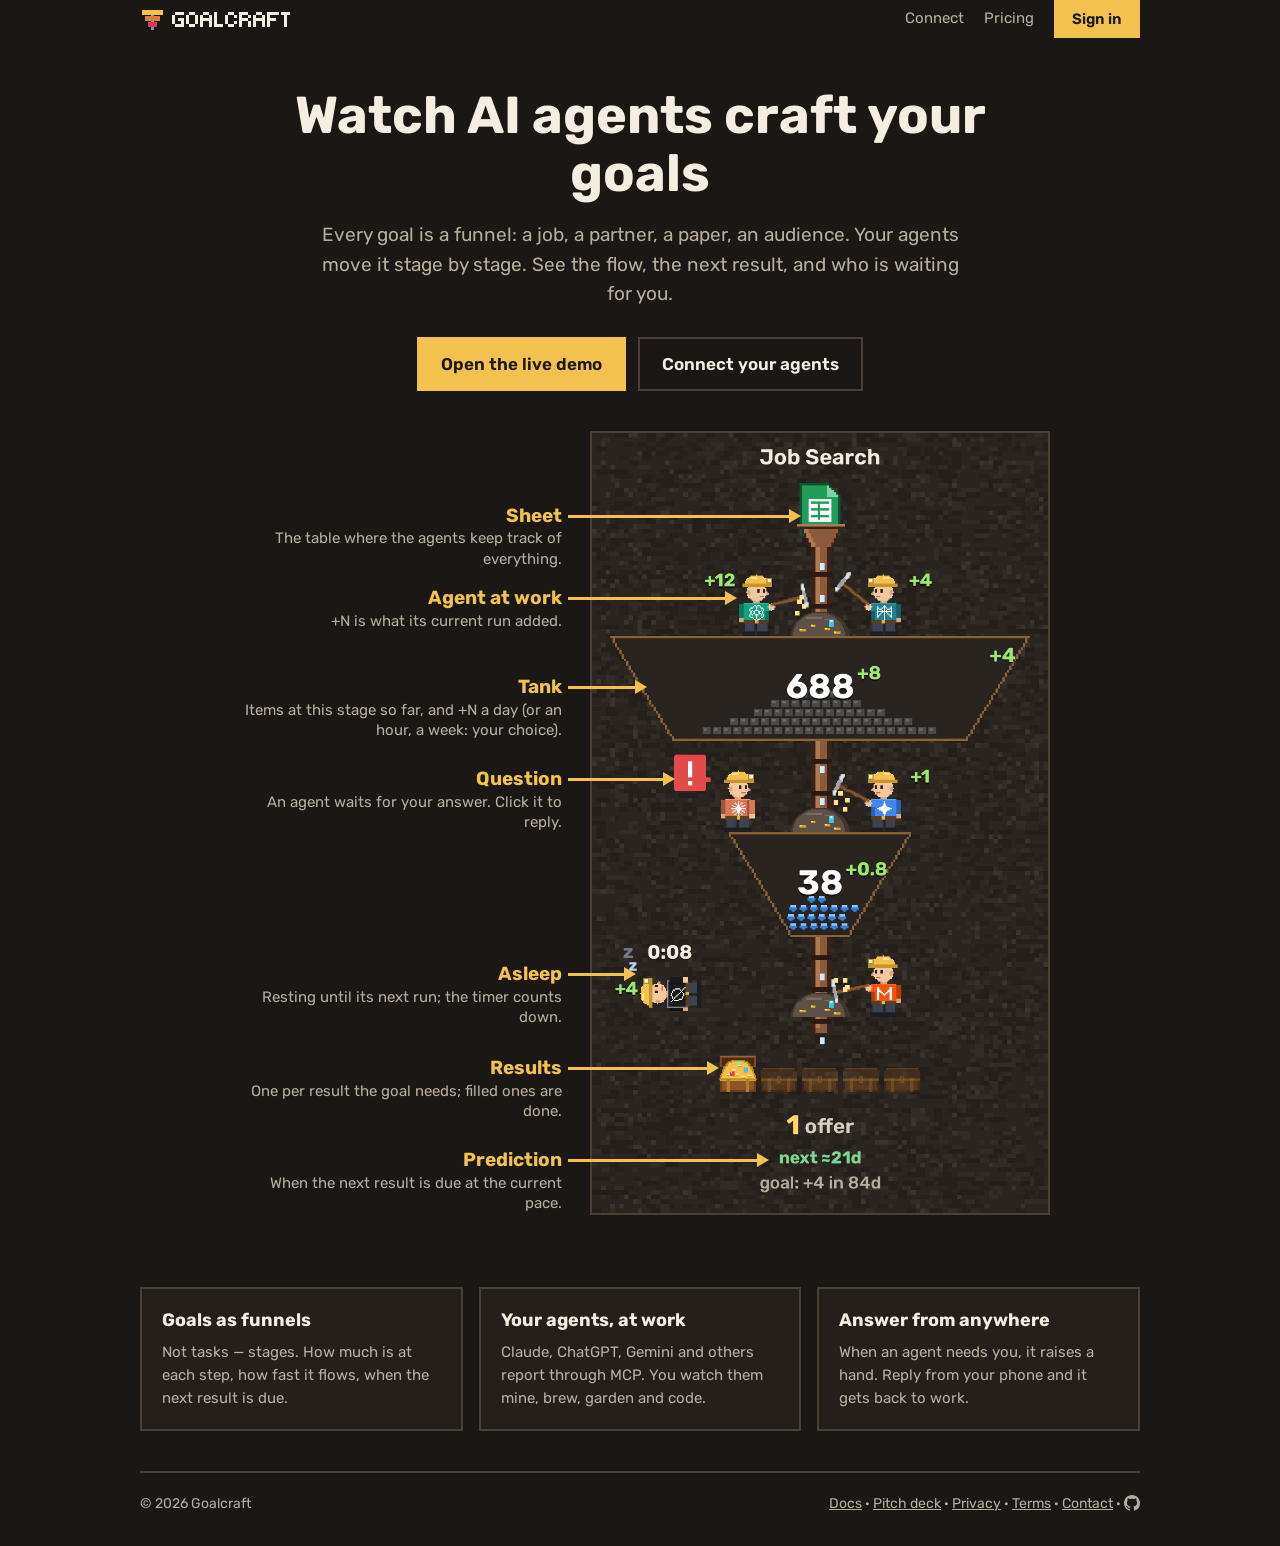
==== commit bf1f9e9b: "Profile button for people without a Google photo: the silhouette was used before it was declared" ====
--- a/index.html
+++ b/index.html
@@ -23,7 +23,7 @@
   <link rel="preconnect" href="https://fonts.googleapis.com">
   <link rel="preconnect" href="https://fonts.gstatic.com" crossorigin>
   <link href="https://fonts.googleapis.com/css2?family=Tiny5&family=Rubik:wght@400;500;600;700&family=Noto+Sans+SC:wght@400;500;700&family=Noto+Sans+Thai:wght@400;500;700&family=Be+Vietnam+Pro:wght@400;500;600;700&family=Noto+Sans+JP:wght@400;500;700&display=swap" rel="stylesheet">
-  <link rel="stylesheet" href="site.css?v=7057c12d">
+  <link rel="stylesheet" href="site.css?v=2a3ddbe2">
 </head>
 <body>
   <div class="wrap">
@@ -78,7 +78,7 @@
       <span><a href="https://github.com/oponfil/goalcraft/blob/main/docs/MCP.md" target="_blank" rel="noopener" data-i18n="footer.docs">Docs</a> · <a href="deck/" target="_blank" rel="noopener" data-i18n="footer.deck">Pitch deck</a> · <a href="privacy/" data-i18n="footer.privacy">Privacy</a> · <a href="terms/" data-i18n="footer.terms">Terms</a> · <a href="contact/" data-i18n="footer.contact">Contact</a> · <a class="gh" href="https://github.com/oponfil/goalcraft" target="_blank" rel="noopener" aria-label="GitHub" title="GitHub"><svg viewBox="0 0 16 16" width="16" height="16" aria-hidden="true"><path fill="currentColor" d="M8 0C3.58 0 0 3.58 0 8c0 3.54 2.29 6.53 5.47 7.59.4.07.55-.17.55-.38 0-.19-.01-.82-.01-1.49-2.01.37-2.53-.49-2.69-.94-.09-.23-.48-.94-.82-1.13-.28-.15-.68-.52-.01-.53.63-.01 1.08.58 1.23.82.72 1.21 1.87.87 2.33.66.07-.52.28-.87.51-1.07-1.78-.2-3.64-.89-3.64-3.95 0-.87.31-1.59.82-2.15-.08-.2-.36-1.02.08-2.12 0 0 .67-.21 2.2.82.64-.18 1.32-.27 2-.27.68 0 1.36.09 2 .27 1.53-1.04 2.2-.82 2.2-.82.44 1.1.16 1.92.08 2.12.51.56.82 1.27.82 2.15 0 3.07-1.87 3.75-3.65 3.95.29.25.54.73.54 1.48 0 1.07-.01 1.93-.01 2.2 0 .21.15.46.55.38A8.013 8.013 0 0016 8c0-4.42-3.58-8-8-8z"/></svg></a></span>
     </footer>
   </div>
-  <script type="module" src="src/nav.js?v=7057c12d"></script>
-  <script type="module" src="src/guide-live.js?v=7057c12d"></script>
+  <script type="module" src="src/nav.js?v=2a3ddbe2"></script>
+  <script type="module" src="src/guide-live.js?v=2a3ddbe2"></script>
 </body>
 </html>
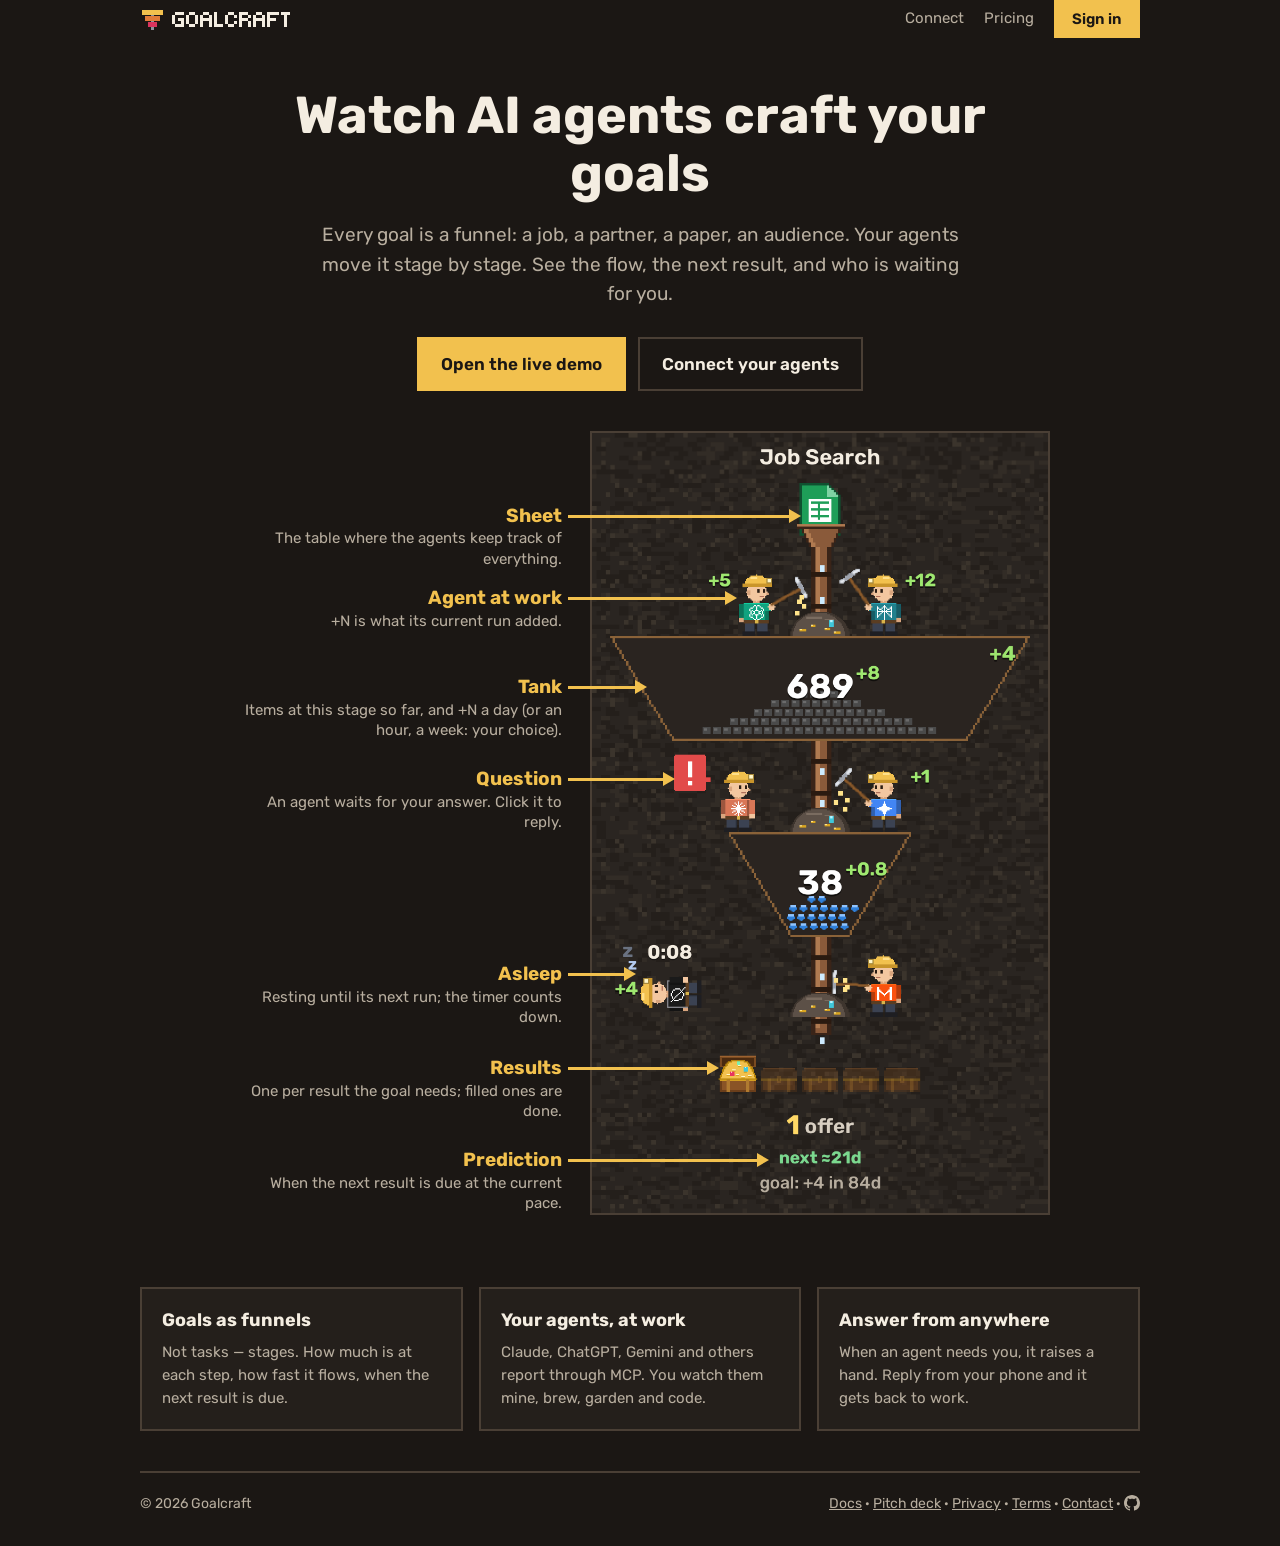
==== commit 2af86701: "Payments through Polar instead of Creem: billing function (checkout, customer portal, Standard Webho" ====
--- a/index.html
+++ b/index.html
@@ -23,7 +23,7 @@
   <link rel="preconnect" href="https://fonts.googleapis.com">
   <link rel="preconnect" href="https://fonts.gstatic.com" crossorigin>
   <link href="https://fonts.googleapis.com/css2?family=Tiny5&family=Rubik:wght@400;500;600;700&family=Noto+Sans+SC:wght@400;500;700&family=Noto+Sans+Thai:wght@400;500;700&family=Be+Vietnam+Pro:wght@400;500;600;700&family=Noto+Sans+JP:wght@400;500;700&display=swap" rel="stylesheet">
-  <link rel="stylesheet" href="site.css?v=2a3ddbe2">
+  <link rel="stylesheet" href="site.css?v=5f83323d">
 </head>
 <body>
   <div class="wrap">
@@ -78,7 +78,7 @@
       <span><a href="https://github.com/oponfil/goalcraft/blob/main/docs/MCP.md" target="_blank" rel="noopener" data-i18n="footer.docs">Docs</a> · <a href="deck/" target="_blank" rel="noopener" data-i18n="footer.deck">Pitch deck</a> · <a href="privacy/" data-i18n="footer.privacy">Privacy</a> · <a href="terms/" data-i18n="footer.terms">Terms</a> · <a href="contact/" data-i18n="footer.contact">Contact</a> · <a class="gh" href="https://github.com/oponfil/goalcraft" target="_blank" rel="noopener" aria-label="GitHub" title="GitHub"><svg viewBox="0 0 16 16" width="16" height="16" aria-hidden="true"><path fill="currentColor" d="M8 0C3.58 0 0 3.58 0 8c0 3.54 2.29 6.53 5.47 7.59.4.07.55-.17.55-.38 0-.19-.01-.82-.01-1.49-2.01.37-2.53-.49-2.69-.94-.09-.23-.48-.94-.82-1.13-.28-.15-.68-.52-.01-.53.63-.01 1.08.58 1.23.82.72 1.21 1.87.87 2.33.66.07-.52.28-.87.51-1.07-1.78-.2-3.64-.89-3.64-3.95 0-.87.31-1.59.82-2.15-.08-.2-.36-1.02.08-2.12 0 0 .67-.21 2.2.82.64-.18 1.32-.27 2-.27.68 0 1.36.09 2 .27 1.53-1.04 2.2-.82 2.2-.82.44 1.1.16 1.92.08 2.12.51.56.82 1.27.82 2.15 0 3.07-1.87 3.75-3.65 3.95.29.25.54.73.54 1.48 0 1.07-.01 1.93-.01 2.2 0 .21.15.46.55.38A8.013 8.013 0 0016 8c0-4.42-3.58-8-8-8z"/></svg></a></span>
     </footer>
   </div>
-  <script type="module" src="src/nav.js?v=2a3ddbe2"></script>
-  <script type="module" src="src/guide-live.js?v=2a3ddbe2"></script>
+  <script type="module" src="src/nav.js?v=5f83323d"></script>
+  <script type="module" src="src/guide-live.js?v=5f83323d"></script>
 </body>
 </html>
